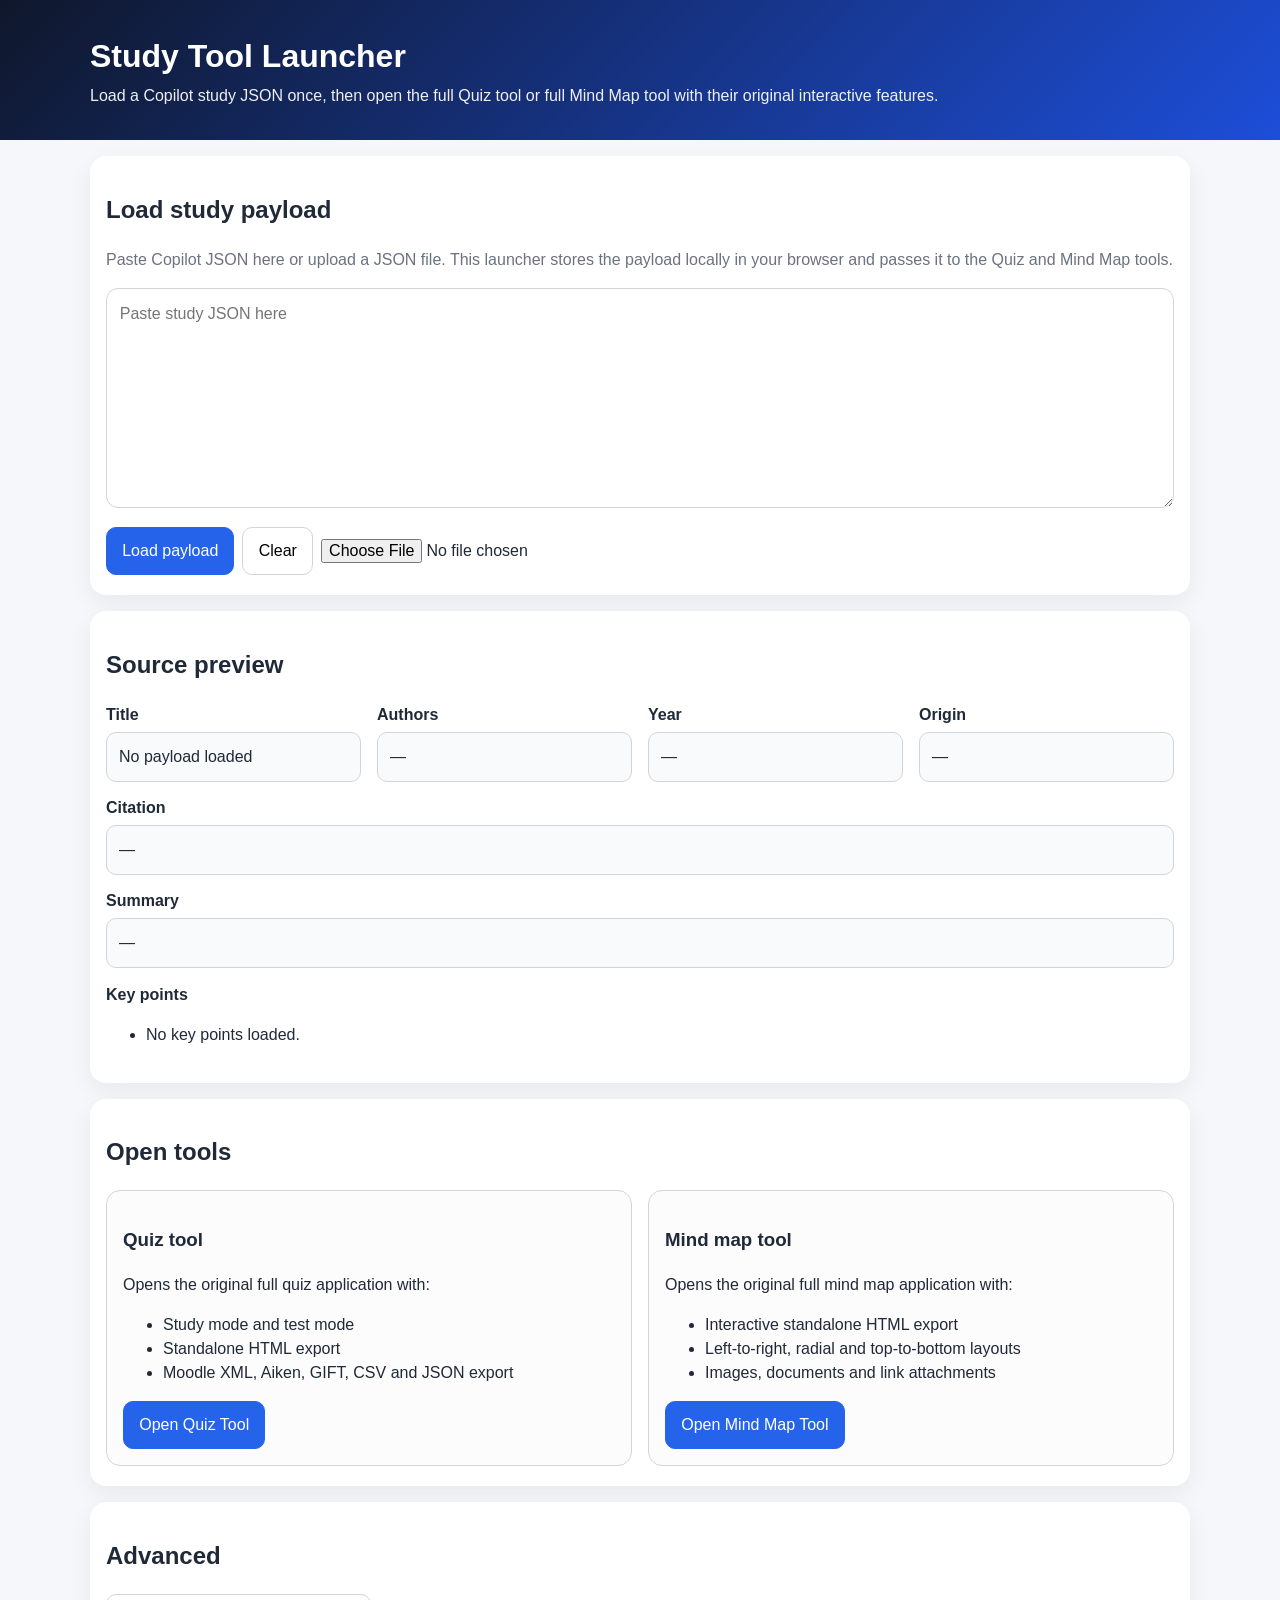
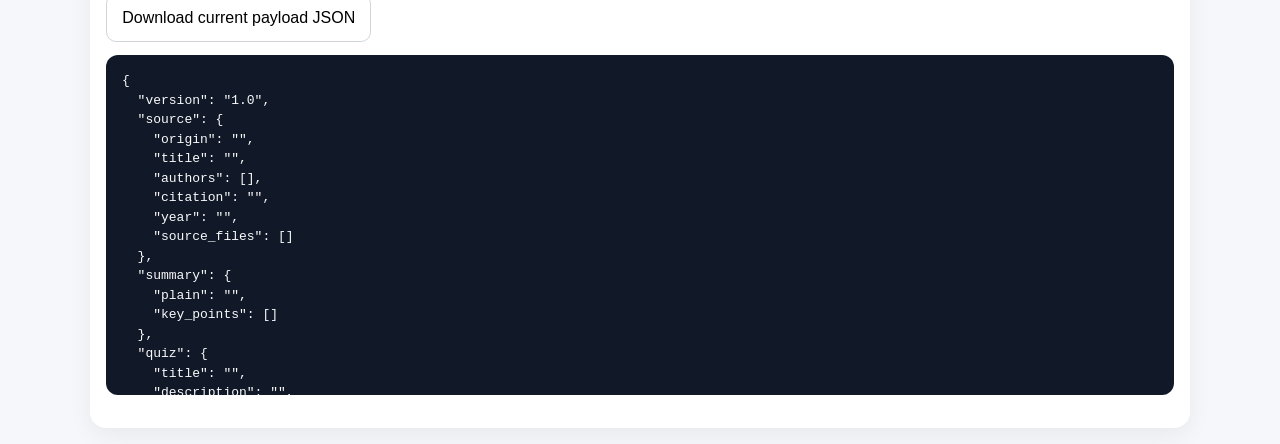
==== index.html @ a6ea303e "Add files via upload" ====
<!DOCTYPE html>
<html lang="en">
<head>
  <meta charset="UTF-8" />
  <meta name="viewport" content="width=device-width, initial-scale=1.0" />
  <title>Study Tool Launcher</title>
  <link rel="stylesheet" href="styles.css" />
</head>
<body>
<header class="hero">
  <div class="wrap">
    <h1>Study Tool Launcher</h1>
    <p>Load a Copilot study JSON once, then open the full Quiz tool or full Mind Map tool with their original interactive features.</p>
  </div>
</header>

<main class="wrap">
  <section class="panel">
    <h2>Load study payload</h2>
    <p class="muted">Paste Copilot JSON here or upload a JSON file. This launcher stores the payload locally in your browser and passes it to the Quiz and Mind Map tools.</p>
    <textarea id="payloadInput" placeholder='Paste study JSON here'></textarea>
    <div class="row">
      <button id="loadBtn" class="primary">Load payload</button>
      <button id="clearBtn">Clear</button>
      <input type="file" id="fileInput" accept=".json,application/json" />
    </div>
    <div id="status" class="status"></div>
  </section>

  <section class="panel">
    <h2>Source preview</h2>
    <div class="grid">
      <div><div class="label">Title</div><div id="title" class="value">No payload loaded</div></div>
      <div><div class="label">Authors</div><div id="authors" class="value">—</div></div>
      <div><div class="label">Year</div><div id="year" class="value">—</div></div>
      <div><div class="label">Origin</div><div id="origin" class="value">—</div></div>
    </div>
    <div class="stack">
      <div><div class="label">Citation</div><div id="citation" class="value">—</div></div>
      <div><div class="label">Summary</div><div id="summary" class="value">—</div></div>
      <div><div class="label">Key points</div><ul id="keyPoints"></ul></div>
    </div>
  </section>

  <section class="panel">
    <h2>Open tools</h2>
    <div class="cards">
      <article class="card">
        <h3>Quiz tool</h3>
        <p>Opens the original full quiz application with:</p>
        <ul>
          <li>Study mode and test mode</li>
          <li>Standalone HTML export</li>
          <li>Moodle XML, Aiken, GIFT, CSV and JSON export</li>
        </ul>
        <button id="openQuiz" class="primary">Open Quiz Tool</button>
      </article>

      <article class="card">
        <h3>Mind map tool</h3>
        <p>Opens the original full mind map application with:</p>
        <ul>
          <li>Interactive standalone HTML export</li>
          <li>Left-to-right, radial and top-to-bottom layouts</li>
          <li>Images, documents and link attachments</li>
        </ul>
        <button id="openMind" class="primary">Open Mind Map Tool</button>
      </article>
    </div>
  </section>

  <section class="panel">
    <h2>Advanced</h2>
    <div class="row">
      <button id="downloadPayload">Download current payload JSON</button>
    </div>
    <pre id="preview"></pre>
  </section>
</main>

<script src="app.js"></script>
</body>
</html>
---- styles.css ----
:root{--bg:#f5f7fb;--panel:#fff;--text:#1f2937;--muted:#6b7280;--line:#d1d5db;--accent:#2563eb;--accent2:#1d4ed8}
*{box-sizing:border-box} body{margin:0;font-family:Arial,Helvetica,sans-serif;background:var(--bg);color:var(--text);line-height:1.5}
.wrap{width:min(1100px,calc(100% - 2rem));margin:0 auto}
.hero{background:linear-gradient(135deg,#0f172a,#1d4ed8);color:#fff;padding:2rem 0;margin-bottom:1rem}
.hero h1{margin:0 0 .25rem}.hero p{margin:0;opacity:.93}
.panel{background:var(--panel);padding:1rem 1rem 1.25rem;border-radius:16px;box-shadow:0 8px 24px rgba(0,0,0,.06);margin-bottom:1rem}
textarea{width:100%;min-height:220px;padding:.8rem;border:1px solid var(--line);border-radius:12px;font:inherit;resize:vertical}
button,input[type=file]{font:inherit}
button{padding:.7rem .95rem;border:1px solid var(--line);border-radius:10px;background:#fff;cursor:pointer}
button.primary{background:var(--accent);border-color:var(--accent);color:#fff}
button.primary:hover{background:var(--accent2)}
.row{display:flex;gap:.5rem;flex-wrap:wrap;margin-top:.75rem;align-items:center}
.status{display:none;margin-top:.75rem;padding:.75rem;border-radius:10px}
.status.show{display:block}.status.ok{background:#ecfdf5;color:#065f46;border:1px solid #a7f3d0}.status.err{background:#fef2f2;color:#991b1b;border:1px solid #fecaca}
.grid{display:grid;grid-template-columns:repeat(auto-fit,minmax(220px,1fr));gap:1rem}
.label{font-weight:700;margin-bottom:.3rem}.value{background:#f9fafb;border:1px solid var(--line);border-radius:10px;padding:.75rem;white-space:pre-wrap}
.stack>div{margin-top:.9rem}
.cards{display:grid;grid-template-columns:repeat(auto-fit,minmax(280px,1fr));gap:1rem}
.card{border:1px solid var(--line);border-radius:14px;padding:1rem;background:#fcfcfd}
pre{background:#111827;color:#f9fafb;padding:1rem;border-radius:12px;max-height:340px;overflow:auto}
.muted{color:var(--muted)}
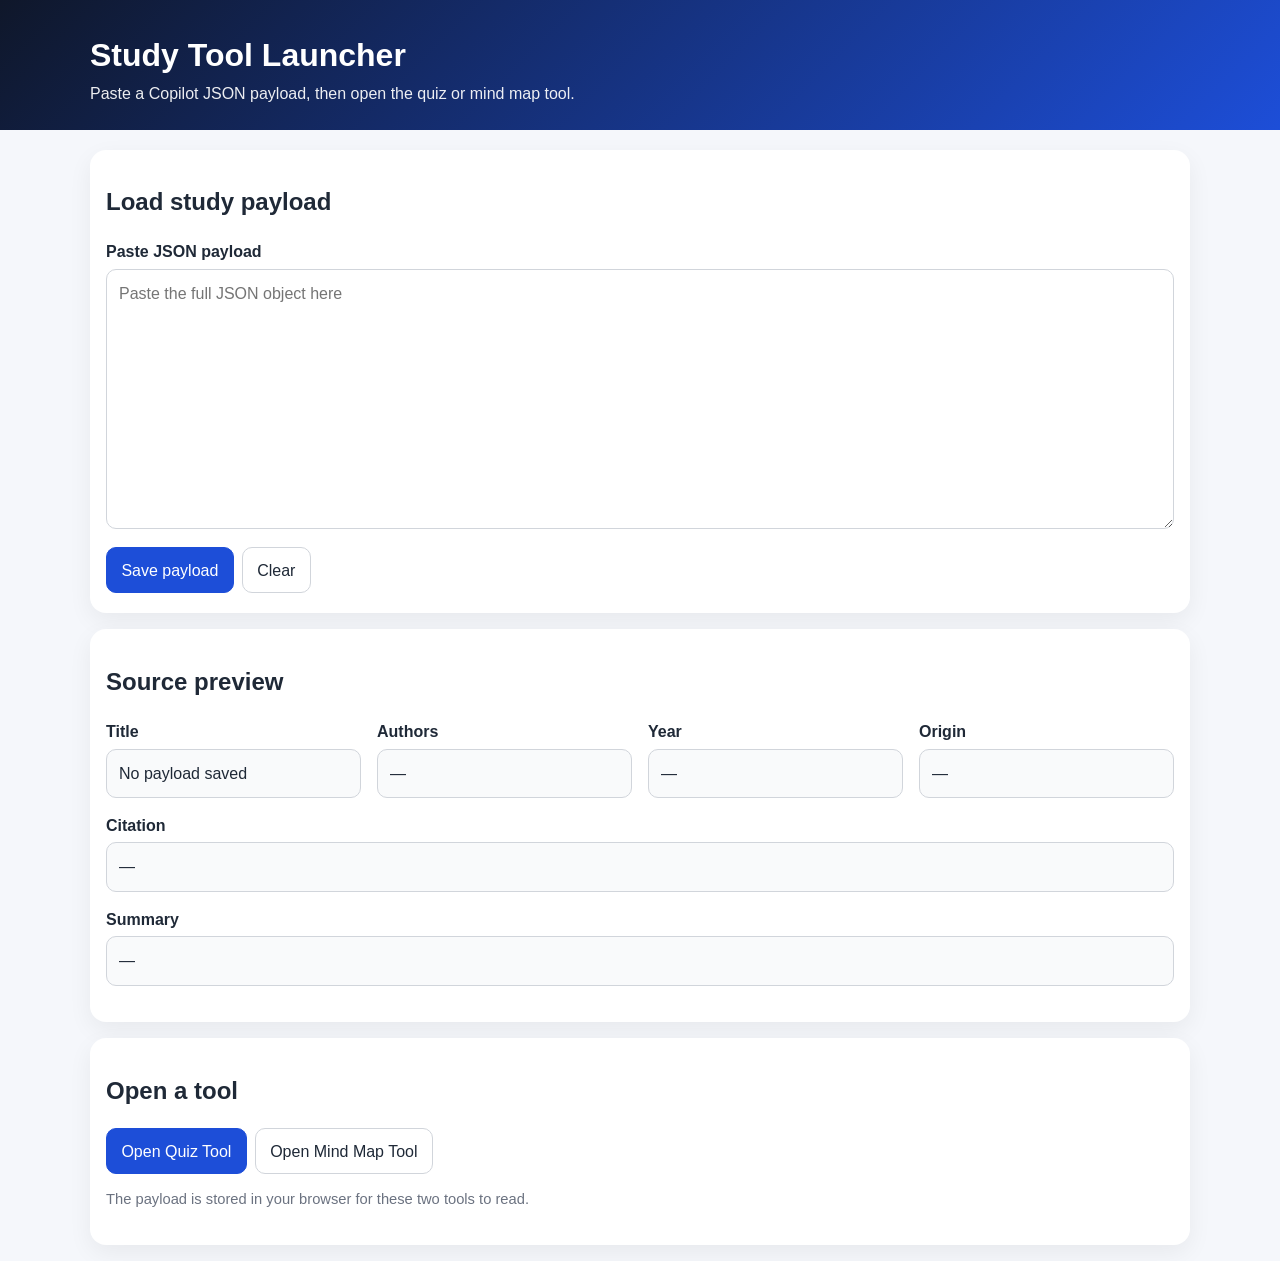
==== commit b02ea1fb: "Add files via upload" ====
--- a/index.html
+++ b/index.html
@@ -1,83 +1 @@
-<!DOCTYPE html>
-<html lang="en">
-<head>
-  <meta charset="UTF-8" />
-  <meta name="viewport" content="width=device-width, initial-scale=1.0" />
-  <title>Study Tool Launcher</title>
-  <link rel="stylesheet" href="styles.css" />
-</head>
-<body>
-<header class="hero">
-  <div class="wrap">
-    <h1>Study Tool Launcher</h1>
-    <p>Load a Copilot study JSON once, then open the full Quiz tool or full Mind Map tool with their original interactive features.</p>
-  </div>
-</header>
-
-<main class="wrap">
-  <section class="panel">
-    <h2>Load study payload</h2>
-    <p class="muted">Paste Copilot JSON here or upload a JSON file. This launcher stores the payload locally in your browser and passes it to the Quiz and Mind Map tools.</p>
-    <textarea id="payloadInput" placeholder='Paste study JSON here'></textarea>
-    <div class="row">
-      <button id="loadBtn" class="primary">Load payload</button>
-      <button id="clearBtn">Clear</button>
-      <input type="file" id="fileInput" accept=".json,application/json" />
-    </div>
-    <div id="status" class="status"></div>
-  </section>
-
-  <section class="panel">
-    <h2>Source preview</h2>
-    <div class="grid">
-      <div><div class="label">Title</div><div id="title" class="value">No payload loaded</div></div>
-      <div><div class="label">Authors</div><div id="authors" class="value">—</div></div>
-      <div><div class="label">Year</div><div id="year" class="value">—</div></div>
-      <div><div class="label">Origin</div><div id="origin" class="value">—</div></div>
-    </div>
-    <div class="stack">
-      <div><div class="label">Citation</div><div id="citation" class="value">—</div></div>
-      <div><div class="label">Summary</div><div id="summary" class="value">—</div></div>
-      <div><div class="label">Key points</div><ul id="keyPoints"></ul></div>
-    </div>
-  </section>
-
-  <section class="panel">
-    <h2>Open tools</h2>
-    <div class="cards">
-      <article class="card">
-        <h3>Quiz tool</h3>
-        <p>Opens the original full quiz application with:</p>
-        <ul>
-          <li>Study mode and test mode</li>
-          <li>Standalone HTML export</li>
-          <li>Moodle XML, Aiken, GIFT, CSV and JSON export</li>
-        </ul>
-        <button id="openQuiz" class="primary">Open Quiz Tool</button>
-      </article>
-
-      <article class="card">
-        <h3>Mind map tool</h3>
-        <p>Opens the original full mind map application with:</p>
-        <ul>
-          <li>Interactive standalone HTML export</li>
-          <li>Left-to-right, radial and top-to-bottom layouts</li>
-          <li>Images, documents and link attachments</li>
-        </ul>
-        <button id="openMind" class="primary">Open Mind Map Tool</button>
-      </article>
-    </div>
-  </section>
-
-  <section class="panel">
-    <h2>Advanced</h2>
-    <div class="row">
-      <button id="downloadPayload">Download current payload JSON</button>
-    </div>
-    <pre id="preview"></pre>
-  </section>
-</main>
-
-<script src="app.js"></script>
-</body>
-</html>
+<!DOCTYPE html><html lang="en"><head><meta charset="UTF-8"><meta name="viewport" content="width=device-width, initial-scale=1.0"><title>Study Tool Launcher</title><link rel="stylesheet" href="styles.css"></head><body><header class="site-header"><div class="wrap"><h1>Study Tool Launcher</h1><p class="subtitle">Paste a Copilot JSON payload, then open the quiz or mind map tool.</p></div></header><main class="wrap"><section class="panel"><h2>Load study payload</h2><label class="label" for="payloadInput">Paste JSON payload</label><textarea id="payloadInput" placeholder='Paste the full JSON object here'></textarea><div class="button-row"><button id="saveBtn" class="primary">Save payload</button><button id="clearBtn">Clear</button></div><div id="statusMessage" class="status"></div></section><section class="panel"><h2>Source preview</h2><div class="meta-grid"><div><div class="meta-label">Title</div><div id="sourceTitle" class="meta-value">No payload saved</div></div><div><div class="meta-label">Authors</div><div id="sourceAuthors" class="meta-value">—</div></div><div><div class="meta-label">Year</div><div id="sourceYear" class="meta-value">—</div></div><div><div class="meta-label">Origin</div><div id="sourceOrigin" class="meta-value">—</div></div></div><div class="meta-block"><div class="meta-label">Citation</div><div id="sourceCitation" class="meta-value">—</div></div><div class="meta-block"><div class="meta-label">Summary</div><div id="sourceSummary" class="meta-value">—</div></div></section><section class="panel"><h2>Open a tool</h2><div class="button-row"><a class="buttonlike primary" href="quiz-tool.html">Open Quiz Tool</a><a class="buttonlike" href="mindmap-tool.html">Open Mind Map Tool</a></div><p class="small-note">The payload is stored in your browser for these two tools to read.</p></section></main><script src="app.js"></script></body></html>
--- a/styles.css
+++ b/styles.css
@@ -1,22 +1 @@
-
-:root{--bg:#f5f7fb;--panel:#fff;--text:#1f2937;--muted:#6b7280;--line:#d1d5db;--accent:#2563eb;--accent2:#1d4ed8}
-*{box-sizing:border-box} body{margin:0;font-family:Arial,Helvetica,sans-serif;background:var(--bg);color:var(--text);line-height:1.5}
-.wrap{width:min(1100px,calc(100% - 2rem));margin:0 auto}
-.hero{background:linear-gradient(135deg,#0f172a,#1d4ed8);color:#fff;padding:2rem 0;margin-bottom:1rem}
-.hero h1{margin:0 0 .25rem}.hero p{margin:0;opacity:.93}
-.panel{background:var(--panel);padding:1rem 1rem 1.25rem;border-radius:16px;box-shadow:0 8px 24px rgba(0,0,0,.06);margin-bottom:1rem}
-textarea{width:100%;min-height:220px;padding:.8rem;border:1px solid var(--line);border-radius:12px;font:inherit;resize:vertical}
-button,input[type=file]{font:inherit}
-button{padding:.7rem .95rem;border:1px solid var(--line);border-radius:10px;background:#fff;cursor:pointer}
-button.primary{background:var(--accent);border-color:var(--accent);color:#fff}
-button.primary:hover{background:var(--accent2)}
-.row{display:flex;gap:.5rem;flex-wrap:wrap;margin-top:.75rem;align-items:center}
-.status{display:none;margin-top:.75rem;padding:.75rem;border-radius:10px}
-.status.show{display:block}.status.ok{background:#ecfdf5;color:#065f46;border:1px solid #a7f3d0}.status.err{background:#fef2f2;color:#991b1b;border:1px solid #fecaca}
-.grid{display:grid;grid-template-columns:repeat(auto-fit,minmax(220px,1fr));gap:1rem}
-.label{font-weight:700;margin-bottom:.3rem}.value{background:#f9fafb;border:1px solid var(--line);border-radius:10px;padding:.75rem;white-space:pre-wrap}
-.stack>div{margin-top:.9rem}
-.cards{display:grid;grid-template-columns:repeat(auto-fit,minmax(280px,1fr));gap:1rem}
-.card{border:1px solid var(--line);border-radius:14px;padding:1rem;background:#fcfcfd}
-pre{background:#111827;color:#f9fafb;padding:1rem;border-radius:12px;max-height:340px;overflow:auto}
-.muted{color:var(--muted)}
+:root{--bg:#f5f7fb;--panel:#fff;--text:#1f2937;--muted:#6b7280;--line:#d1d5db;--accent:#1d4ed8;--accent-hover:#1e40af;--success:#065f46;--danger:#b91c1c;--shadow:0 8px 24px rgba(0,0,0,.06);--radius:16px}*{box-sizing:border-box}body{margin:0;font-family:Arial,Helvetica,sans-serif;color:var(--text);background:var(--bg);line-height:1.45}.wrap{width:min(1100px,calc(100% - 2rem));margin:0 auto}.site-header{background:linear-gradient(135deg,#0f172a,#1d4ed8);color:#fff;padding:2rem 0 1.5rem;margin-bottom:1.25rem}.site-header h1{margin:0 0 .25rem;font-size:2rem}.subtitle{margin:0;opacity:.92}.panel{background:var(--panel);border-radius:var(--radius);box-shadow:var(--shadow);padding:1rem 1rem 1.25rem;margin-bottom:1rem}.label,.meta-label{font-weight:700;margin-bottom:.35rem;display:block}.meta-grid{display:grid;grid-template-columns:repeat(auto-fit,minmax(220px,1fr));gap:1rem;margin-bottom:1rem}.meta-block{margin-bottom:1rem}.meta-value{background:#f9fafb;border:1px solid var(--line);border-radius:10px;padding:.75rem;min-height:44px;white-space:pre-wrap}textarea,input[type=text]{width:100%;padding:.75rem;border:1px solid var(--line);border-radius:10px;font:inherit;background:#fff}textarea{min-height:260px;resize:vertical}button,.buttonlike{border:1px solid var(--line);background:#fff;color:var(--text);border-radius:10px;padding:.65rem .9rem;font:inherit;cursor:pointer;text-decoration:none;display:inline-block}button:hover,.buttonlike:hover{background:#f3f4f6}.primary{background:var(--accent);border-color:var(--accent);color:#fff}.primary:hover{background:var(--accent-hover);border-color:var(--accent-hover)}.button-row{display:flex;gap:.5rem;flex-wrap:wrap;margin-top:.75rem}.status{margin-top:1rem;padding:.75rem;border-radius:10px;display:none}.status.show{display:block}.status.success{background:#ecfdf5;color:var(--success);border:1px solid #a7f3d0}.status.error{background:#fef2f2;color:var(--danger);border:1px solid #fecaca}.small-note{color:var(--muted);font-size:.92rem}
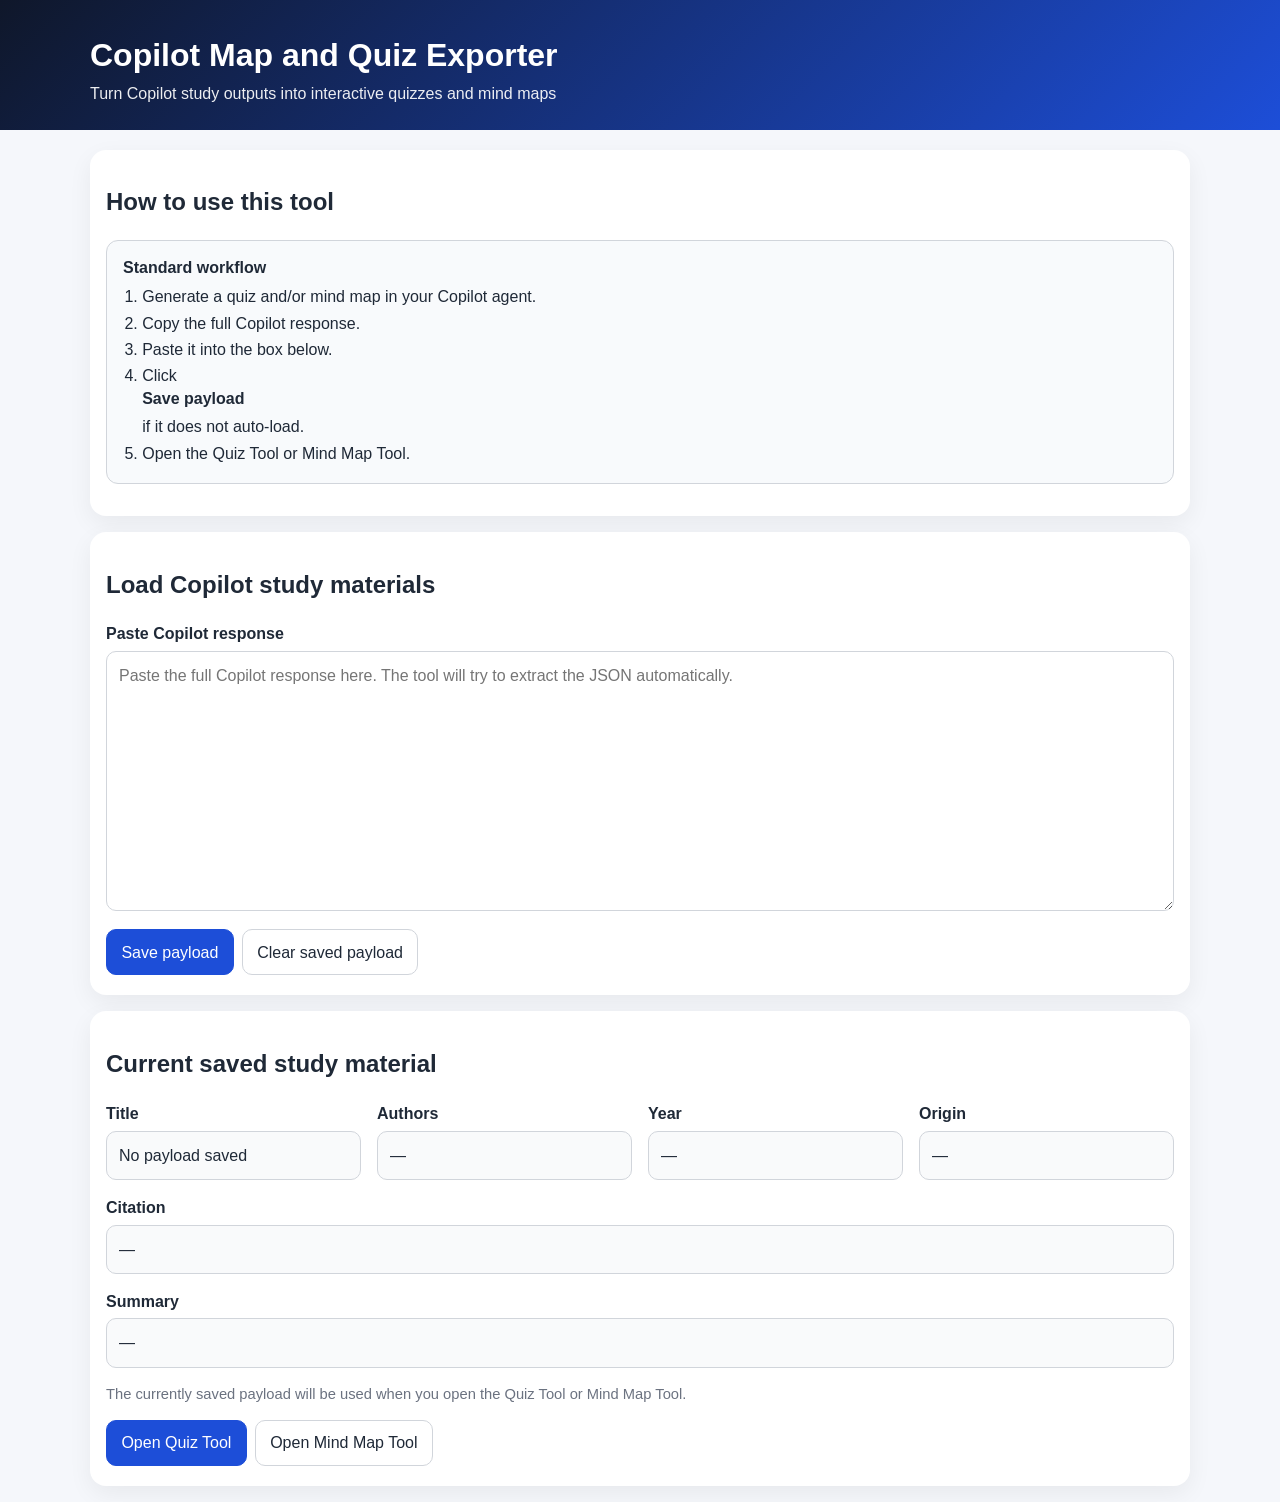
==== commit 3cd32788: "Revise index.html for Copilot Map and Quiz Exporter Updated the HTML structure and content for the s" ====
--- a/index.html
+++ b/index.html
@@ -1 +1,106 @@
-<!DOCTYPE html><html lang="en"><head><meta charset="UTF-8"><meta name="viewport" content="width=device-width, initial-scale=1.0"><title>Study Tool Launcher</title><link rel="stylesheet" href="styles.css"></head><body><header class="site-header"><div class="wrap"><h1>Study Tool Launcher</h1><p class="subtitle">Paste a Copilot JSON payload, then open the quiz or mind map tool.</p></div></header><main class="wrap"><section class="panel"><h2>Load study payload</h2><label class="label" for="payloadInput">Paste JSON payload</label><textarea id="payloadInput" placeholder='Paste the full JSON object here'></textarea><div class="button-row"><button id="saveBtn" class="primary">Save payload</button><button id="clearBtn">Clear</button></div><div id="statusMessage" class="status"></div></section><section class="panel"><h2>Source preview</h2><div class="meta-grid"><div><div class="meta-label">Title</div><div id="sourceTitle" class="meta-value">No payload saved</div></div><div><div class="meta-label">Authors</div><div id="sourceAuthors" class="meta-value">—</div></div><div><div class="meta-label">Year</div><div id="sourceYear" class="meta-value">—</div></div><div><div class="meta-label">Origin</div><div id="sourceOrigin" class="meta-value">—</div></div></div><div class="meta-block"><div class="meta-label">Citation</div><div id="sourceCitation" class="meta-value">—</div></div><div class="meta-block"><div class="meta-label">Summary</div><div id="sourceSummary" class="meta-value">—</div></div></section><section class="panel"><h2>Open a tool</h2><div class="button-row"><a class="buttonlike primary" href="quiz-tool.html">Open Quiz Tool</a><a class="buttonlike" href="mindmap-tool.html">Open Mind Map Tool</a></div><p class="small-note">The payload is stored in your browser for these two tools to read.</p></section></main><script src="app.js"></script></body></html>+<!DOCTYPE html>
+<html lang="en">
+<head>
+  <meta charset="UTF-8" />
+  <meta name="viewport" content="width=device-width, initial-scale=1.0" />
+  <title>Copilot Map and Quiz Exporter</title>
+  <link rel="stylesheet" href="styles.css" />
+</head>
+<body>
+  <header class="site-header">
+    <div class="wrap">
+      <h1>Copilot Map and Quiz Exporter</h1>
+      <p class="subtitle">Turn Copilot study outputs into interactive quizzes and mind maps</p>
+    </div>
+  </header>
+
+  <main class="wrap">
+    <section class="panel">
+      <h2>How to use this tool</h2>
+      <div class="help-box">
+        <strong>Standard workflow</strong>
+        <ol>
+          <li>Generate a quiz and/or mind map in your Copilot agent.</li>
+          <li>Copy the full Copilot response.</li>
+          <li>Paste it into the box below.</li>
+          <li>Click <strong>Save payload</strong> if it does not auto-load.</li>
+          <li>Open the Quiz Tool or Mind Map Tool.</li>
+        </ol>
+      </div>
+    </section>
+
+    <section class="panel" id="pasteHelpPanel" style="display:none;">
+      <div class="help-box">
+        <strong>Quick steps</strong>
+        <ol>
+          <li>Copy the full Copilot response.</li>
+          <li>Paste it into the box below.</li>
+          <li>The tool will try to extract the JSON automatically.</li>
+          <li>Open the Quiz Tool or Mind Map Tool.</li>
+        </ol>
+      </div>
+    </section>
+
+    <section class="panel">
+      <h2>Load Copilot study materials</h2>
+
+      <label for="payloadInput" class="label">Paste Copilot response</label>
+      <textarea
+        id="payloadInput"
+        placeholder="Paste the full Copilot response here. The tool will try to extract the JSON automatically."
+      ></textarea>
+
+      <div class="button-row">
+        <button id="saveBtn" class="primary">Save payload</button>
+        <button id="clearBtn">Clear saved payload</button>
+      </div>
+
+      <div id="statusMessage" class="status"></div>
+    </section>
+
+    <section class="panel">
+      <h2>Current saved study material</h2>
+
+      <div class="meta-grid">
+        <div>
+          <div class="meta-label">Title</div>
+          <div id="sourceTitle" class="meta-value">No payload saved</div>
+        </div>
+        <div>
+          <div class="meta-label">Authors</div>
+          <div id="sourceAuthors" class="meta-value">—</div>
+        </div>
+        <div>
+          <div class="meta-label">Year</div>
+          <div id="sourceYear" class="meta-value">—</div>
+        </div>
+        <div>
+          <div class="meta-label">Origin</div>
+          <div id="sourceOrigin" class="meta-value">—</div>
+        </div>
+      </div>
+
+      <div class="meta-block">
+        <div class="meta-label">Citation</div>
+        <div id="sourceCitation" class="meta-value">—</div>
+      </div>
+
+      <div class="meta-block">
+        <div class="meta-label">Summary</div>
+        <div id="sourceSummary" class="meta-value">—</div>
+      </div>
+
+      <p class="small-note">
+        The currently saved payload will be used when you open the Quiz Tool or Mind Map Tool.
+      </p>
+
+      <div class="button-row">
+        <a href="quiz-tool.html" class="buttonlike primary">Open Quiz Tool</a>
+        <a href="mindmap-tool.html" class="buttonlike">Open Mind Map Tool</a>
+      </div>
+    </section>
+  </main>
+
+  <script src="app.js"></script>
+</body>
+</html>
--- a/styles.css
+++ b/styles.css
@@ -1 +1,30 @@
-:root{--bg:#f5f7fb;--panel:#fff;--text:#1f2937;--muted:#6b7280;--line:#d1d5db;--accent:#1d4ed8;--accent-hover:#1e40af;--success:#065f46;--danger:#b91c1c;--shadow:0 8px 24px rgba(0,0,0,.06);--radius:16px}*{box-sizing:border-box}body{margin:0;font-family:Arial,Helvetica,sans-serif;color:var(--text);background:var(--bg);line-height:1.45}.wrap{width:min(1100px,calc(100% - 2rem));margin:0 auto}.site-header{background:linear-gradient(135deg,#0f172a,#1d4ed8);color:#fff;padding:2rem 0 1.5rem;margin-bottom:1.25rem}.site-header h1{margin:0 0 .25rem;font-size:2rem}.subtitle{margin:0;opacity:.92}.panel{background:var(--panel);border-radius:var(--radius);box-shadow:var(--shadow);padding:1rem 1rem 1.25rem;margin-bottom:1rem}.label,.meta-label{font-weight:700;margin-bottom:.35rem;display:block}.meta-grid{display:grid;grid-template-columns:repeat(auto-fit,minmax(220px,1fr));gap:1rem;margin-bottom:1rem}.meta-block{margin-bottom:1rem}.meta-value{background:#f9fafb;border:1px solid var(--line);border-radius:10px;padding:.75rem;min-height:44px;white-space:pre-wrap}textarea,input[type=text]{width:100%;padding:.75rem;border:1px solid var(--line);border-radius:10px;font:inherit;background:#fff}textarea{min-height:260px;resize:vertical}button,.buttonlike{border:1px solid var(--line);background:#fff;color:var(--text);border-radius:10px;padding:.65rem .9rem;font:inherit;cursor:pointer;text-decoration:none;display:inline-block}button:hover,.buttonlike:hover{background:#f3f4f6}.primary{background:var(--accent);border-color:var(--accent);color:#fff}.primary:hover{background:var(--accent-hover);border-color:var(--accent-hover)}.button-row{display:flex;gap:.5rem;flex-wrap:wrap;margin-top:.75rem}.status{margin-top:1rem;padding:.75rem;border-radius:10px;display:none}.status.show{display:block}.status.success{background:#ecfdf5;color:var(--success);border:1px solid #a7f3d0}.status.error{background:#fef2f2;color:var(--danger);border:1px solid #fecaca}.small-note{color:var(--muted);font-size:.92rem}+:root{--bg:#f5f7fb;--panel:#fff;--text:#1f2937;--muted:#6b7280;--line:#d1d5db;--accent:#1d4ed8;--accent-hover:#1e40af;--success:#065f46;--danger:#b91c1c;--shadow:0 8px 24px rgba(0,0,0,.06);--radius:16px}*{box-sizing:border-box}body{margin:0;font-family:Arial,Helvetica,sans-serif;color:var(--text);background:var(--bg);line-height:1.45}.wrap{width:min(1100px,calc(100% - 2rem));margin:0 auto}.site-header{background:linear-gradient(135deg,#0f172a,#1d4ed8);color:#fff;padding:2rem 0 1.5rem;margin-bottom:1.25rem}.site-header h1{margin:0 0 .25rem;font-size:2rem}.subtitle{margin:0;opacity:.92}.panel{background:var(--panel);border-radius:var(--radius);box-shadow:var(--shadow);padding:1rem 1rem 1.25rem;margin-bottom:1rem}.label,.meta-label{font-weight:700;margin-bottom:.35rem;display:block}.meta-grid{display:grid;grid-template-columns:repeat(auto-fit,minmax(220px,1fr));gap:1rem;margin-bottom:1rem}.meta-block{margin-bottom:1rem}.meta-value{background:#f9fafb;border:1px solid var(--line);border-radius:10px;padding:.75rem;min-height:44px;white-space:pre-wrap}textarea,input[type=text]{width:100%;padding:.75rem;border:1px solid var(--line);border-radius:10px;font:inherit;background:#fff}textarea{min-height:260px;resize:vertical}button,.buttonlike{border:1px solid var(--line);background:#fff;color:var(--text);border-radius:10px;padding:.65rem .9rem;font:inherit;cursor:pointer;text-decoration:none;display:inline-block}button:hover,.buttonlike:hover{background:#f3f4f6}.primary{background:var(--accent);border-color:var(--accent);color:#fff}.primary:hover{background:var(--accent-hover);border-color:var(--accent-hover)}.button-row{display:flex;gap:.5rem;flex-wrap:wrap;margin-top:.75rem}.status{margin-top:1rem;padding:.75rem;border-radius:10px;display:none}.status.show{display:block}.status.success{background:#ecfdf5;color:var(--success);border:1px solid #a7f3d0}.status.error{background:#fef2f2;color:var(--danger);border:1px solid #fecaca}.small-note{color:var(--muted);font-size:.92rem}
+/* Highlight paste box when arriving from Copilot link */
+.paste-highlight{
+  outline:3px solid #2563eb;
+  box-shadow:0 0 0 6px rgba(37,99,235,0.15);
+  transition:box-shadow .2s ease, outline .2s ease;
+}
+
+/* Help box styling for quick instructions */
+.help-box{
+  background:#f8fafc;
+  border:1px solid var(--line);
+  border-radius:12px;
+  padding:.9rem 1rem;
+  margin-bottom:.75rem;
+}
+
+.help-box strong{
+  display:block;
+  margin-bottom:.3rem;
+}
+
+.help-box ol{
+  margin:.4rem 0 0 1.2rem;
+  padding:0;
+}
+
+.help-box li{
+  margin:.2rem 0;
+}
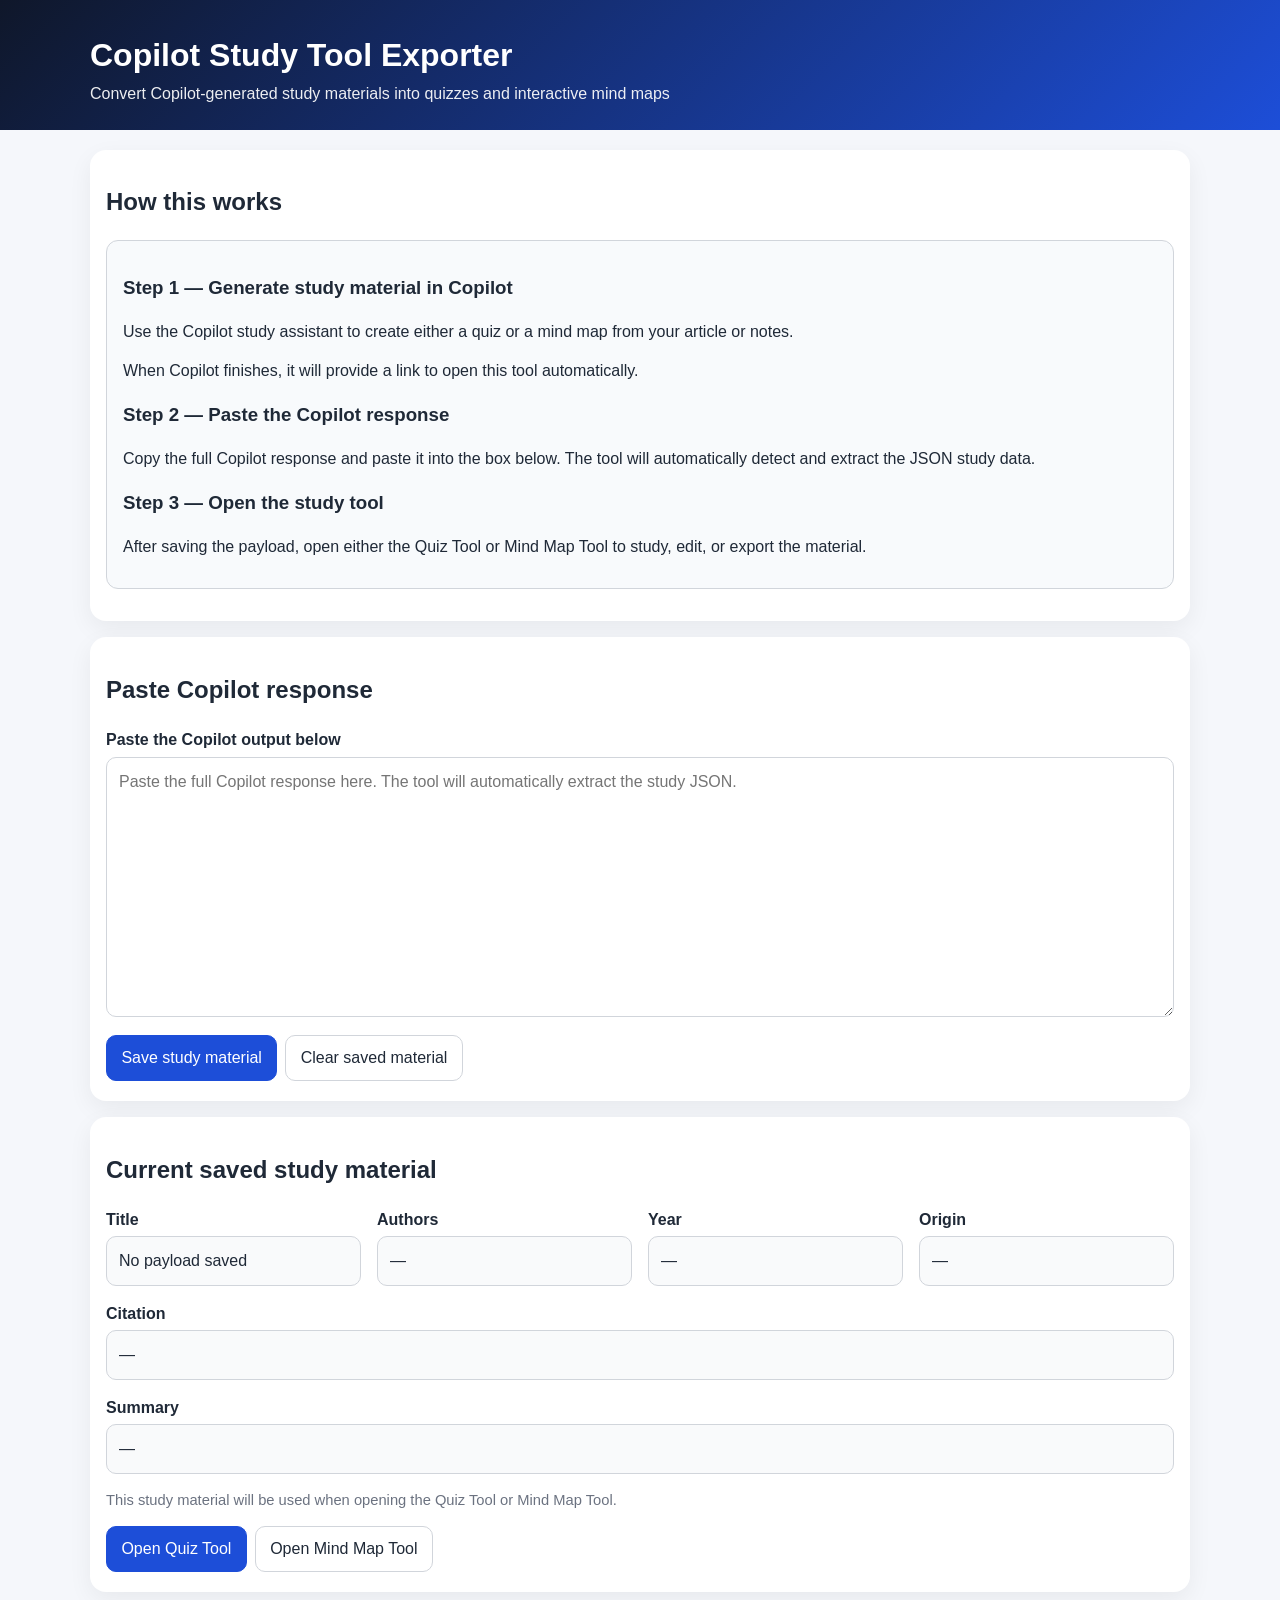
==== commit 98422aa3: "Update HTML structure and title for study tool" ====
--- a/index.html
+++ b/index.html
@@ -1,106 +1,157 @@
 <!DOCTYPE html>
 <html lang="en">
 <head>
-  <meta charset="UTF-8" />
-  <meta name="viewport" content="width=device-width, initial-scale=1.0" />
-  <title>Copilot Map and Quiz Exporter</title>
-  <link rel="stylesheet" href="styles.css" />
+<meta charset="UTF-8">
+<meta name="viewport" content="width=device-width, initial-scale=1.0">
+<title>Copilot Study Tool Exporter</title>
+<link rel="stylesheet" href="styles.css">
 </head>
+
 <body>
-  <header class="site-header">
-    <div class="wrap">
-      <h1>Copilot Map and Quiz Exporter</h1>
-      <p class="subtitle">Turn Copilot study outputs into interactive quizzes and mind maps</p>
-    </div>
-  </header>
 
-  <main class="wrap">
-    <section class="panel">
-      <h2>How to use this tool</h2>
-      <div class="help-box">
-        <strong>Standard workflow</strong>
-        <ol>
-          <li>Generate a quiz and/or mind map in your Copilot agent.</li>
-          <li>Copy the full Copilot response.</li>
-          <li>Paste it into the box below.</li>
-          <li>Click <strong>Save payload</strong> if it does not auto-load.</li>
-          <li>Open the Quiz Tool or Mind Map Tool.</li>
-        </ol>
-      </div>
-    </section>
+<header class="site-header">
+<div class="wrap">
+<h1>Copilot Study Tool Exporter</h1>
+<p class="subtitle">Convert Copilot-generated study materials into quizzes and interactive mind maps</p>
+</div>
+</header>
 
-    <section class="panel" id="pasteHelpPanel" style="display:none;">
-      <div class="help-box">
-        <strong>Quick steps</strong>
-        <ol>
-          <li>Copy the full Copilot response.</li>
-          <li>Paste it into the box below.</li>
-          <li>The tool will try to extract the JSON automatically.</li>
-          <li>Open the Quiz Tool or Mind Map Tool.</li>
-        </ol>
-      </div>
-    </section>
+<main class="wrap">
 
-    <section class="panel">
-      <h2>Load Copilot study materials</h2>
+<section class="panel">
+<h2>How this works</h2>
 
-      <label for="payloadInput" class="label">Paste Copilot response</label>
-      <textarea
-        id="payloadInput"
-        placeholder="Paste the full Copilot response here. The tool will try to extract the JSON automatically."
-      ></textarea>
+<div class="help-box">
 
-      <div class="button-row">
-        <button id="saveBtn" class="primary">Save payload</button>
-        <button id="clearBtn">Clear saved payload</button>
-      </div>
+<h3>Step 1 — Generate study material in Copilot</h3>
 
-      <div id="statusMessage" class="status"></div>
-    </section>
+<p>
+Use the Copilot study assistant to create either a quiz or a mind map from your article or notes.
+</p>
 
-    <section class="panel">
-      <h2>Current saved study material</h2>
+<p>
+When Copilot finishes, it will provide a link to open this tool automatically.
+</p>
 
-      <div class="meta-grid">
-        <div>
-          <div class="meta-label">Title</div>
-          <div id="sourceTitle" class="meta-value">No payload saved</div>
-        </div>
-        <div>
-          <div class="meta-label">Authors</div>
-          <div id="sourceAuthors" class="meta-value">—</div>
-        </div>
-        <div>
-          <div class="meta-label">Year</div>
-          <div id="sourceYear" class="meta-value">—</div>
-        </div>
-        <div>
-          <div class="meta-label">Origin</div>
-          <div id="sourceOrigin" class="meta-value">—</div>
-        </div>
-      </div>
+<h3>Step 2 — Paste the Copilot response</h3>
 
-      <div class="meta-block">
-        <div class="meta-label">Citation</div>
-        <div id="sourceCitation" class="meta-value">—</div>
-      </div>
+<p>
+Copy the full Copilot response and paste it into the box below.
+The tool will automatically detect and extract the JSON study data.
+</p>
 
-      <div class="meta-block">
-        <div class="meta-label">Summary</div>
-        <div id="sourceSummary" class="meta-value">—</div>
-      </div>
+<h3>Step 3 — Open the study tool</h3>
 
-      <p class="small-note">
-        The currently saved payload will be used when you open the Quiz Tool or Mind Map Tool.
-      </p>
+<p>
+After saving the payload, open either the Quiz Tool or Mind Map Tool to study, edit, or export the material.
+</p>
 
-      <div class="button-row">
-        <a href="quiz-tool.html" class="buttonlike primary">Open Quiz Tool</a>
-        <a href="mindmap-tool.html" class="buttonlike">Open Mind Map Tool</a>
-      </div>
-    </section>
-  </main>
+</div>
+</section>
 
-  <script src="app.js"></script>
+
+<section class="panel" id="pasteHelpPanel" style="display:none;">
+
+<div class="help-box">
+
+<h3>Quick paste mode</h3>
+
+<p>
+You opened this page from Copilot. Paste the Copilot response below and the tool will automatically load it.
+</p>
+
+</div>
+
+</section>
+
+
+<section class="panel">
+
+<h2>Paste Copilot response</h2>
+
+<label for="payloadInput" class="label">Paste the Copilot output below</label>
+
+<textarea
+id="payloadInput"
+placeholder="Paste the full Copilot response here. The tool will automatically extract the study JSON."
+></textarea>
+
+<div class="button-row">
+
+<button id="saveBtn" class="primary">Save study material</button>
+
+<button id="clearBtn">Clear saved material</button>
+
+</div>
+
+<div id="statusMessage" class="status"></div>
+
+</section>
+
+
+<section class="panel">
+
+<h2>Current saved study material</h2>
+
+<div class="meta-grid">
+
+<div>
+<div class="meta-label">Title</div>
+<div id="sourceTitle" class="meta-value">No study material loaded</div>
+</div>
+
+<div>
+<div class="meta-label">Authors</div>
+<div id="sourceAuthors" class="meta-value">—</div>
+</div>
+
+<div>
+<div class="meta-label">Year</div>
+<div id="sourceYear" class="meta-value">—</div>
+</div>
+
+<div>
+<div class="meta-label">Origin</div>
+<div id="sourceOrigin" class="meta-value">—</div>
+</div>
+
+</div>
+
+<div class="meta-block">
+
+<div class="meta-label">Citation</div>
+
+<div id="sourceCitation" class="meta-value">—</div>
+
+</div>
+
+<div class="meta-block">
+
+<div class="meta-label">Summary</div>
+
+<div id="sourceSummary" class="meta-value">—</div>
+
+</div>
+
+<p class="small-note">
+
+This study material will be used when opening the Quiz Tool or Mind Map Tool.
+
+</p>
+
+<div class="button-row">
+
+<a href="quiz-tool.html" class="buttonlike primary">Open Quiz Tool</a>
+
+<a href="mindmap-tool.html" class="buttonlike">Open Mind Map Tool</a>
+
+</div>
+
+</section>
+
+</main>
+
+<script src="app.js"></script>
+
 </body>
 </html>
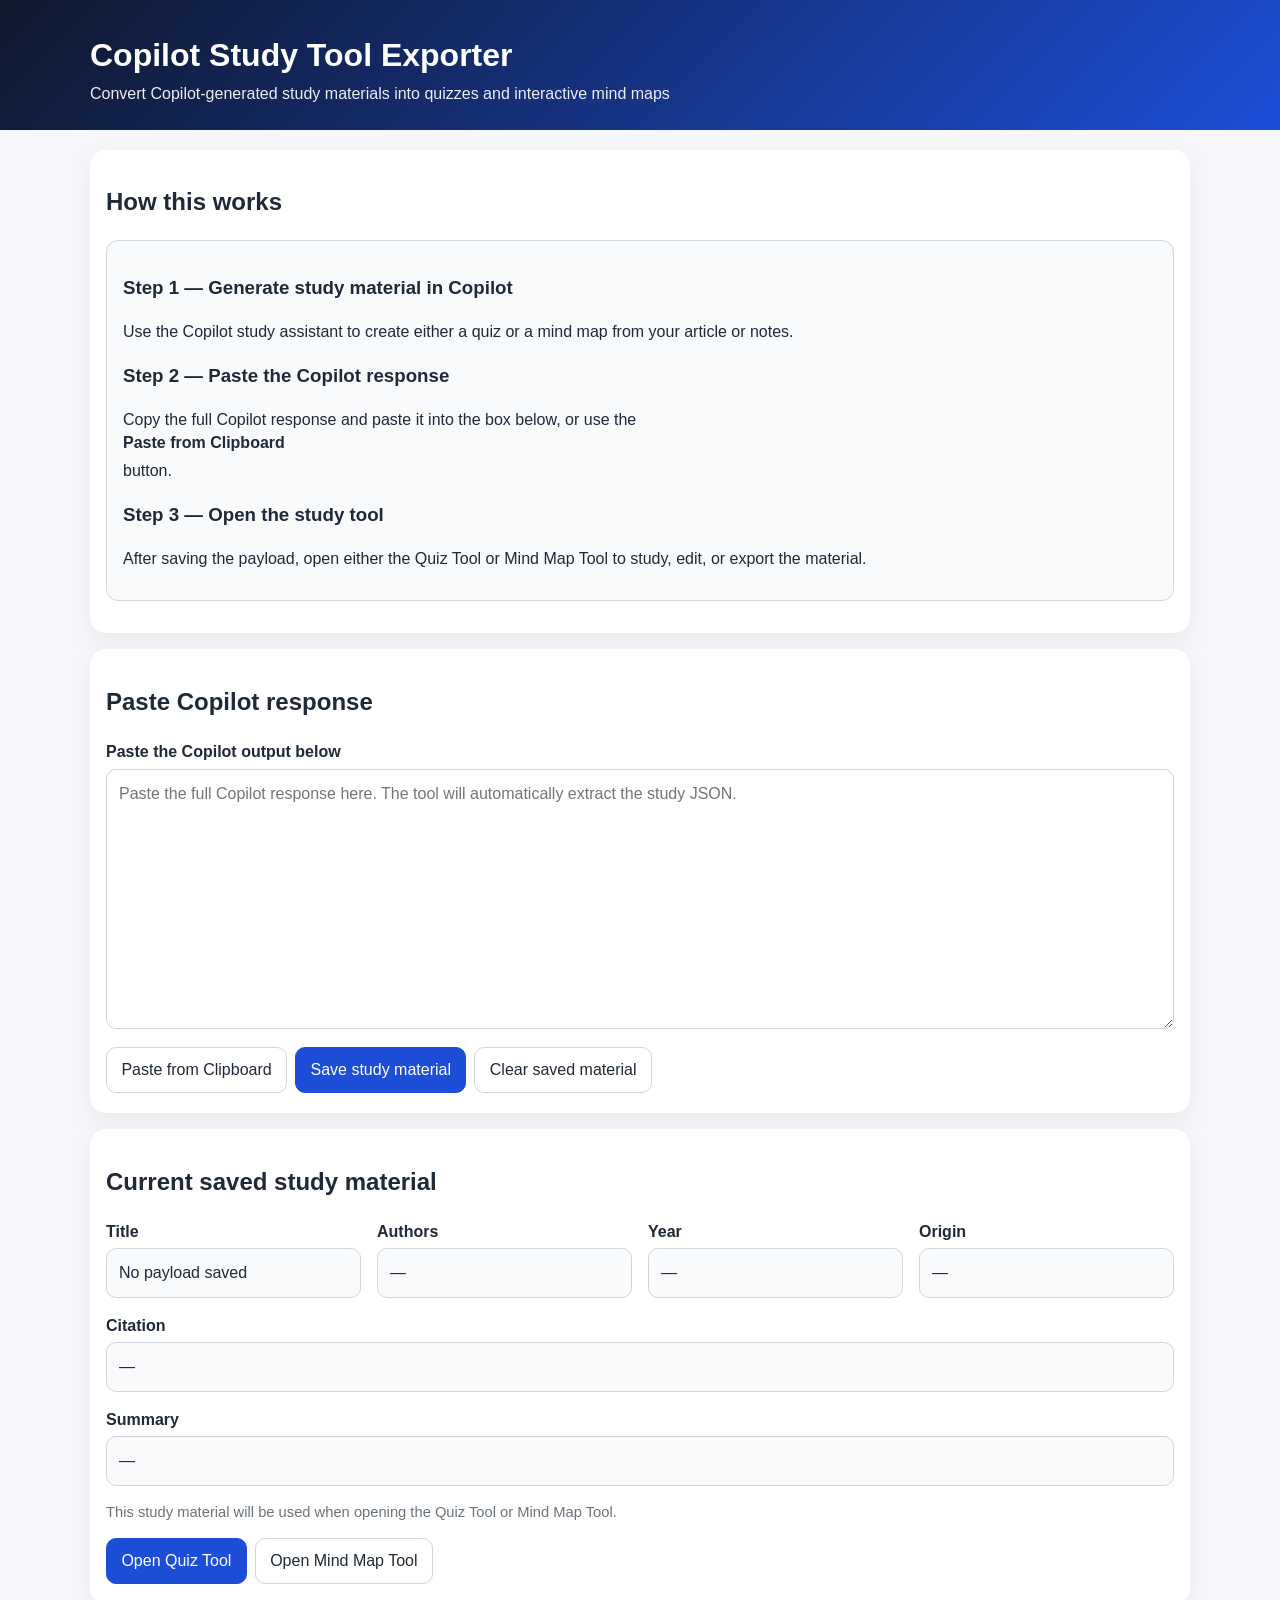
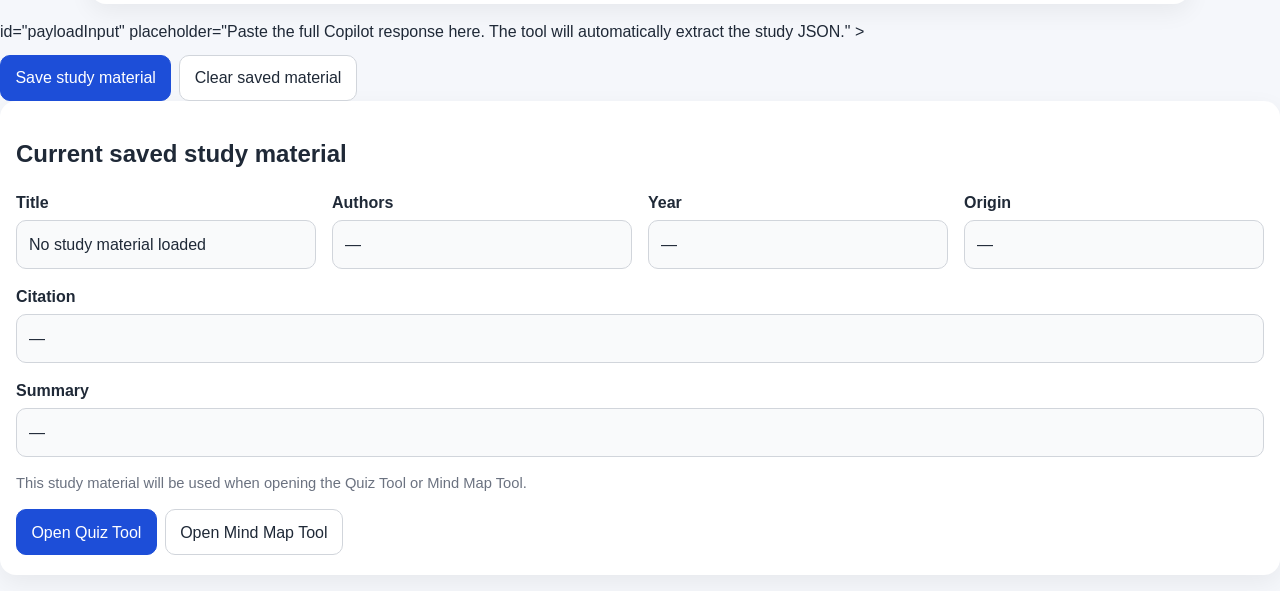
==== commit 585f5ca8: "Refactor index.html for improved structure Refactor HTML structure by removing duplicate elements an" ====
--- a/index.html
+++ b/index.html
@@ -1,78 +1,120 @@
 <!DOCTYPE html>
 <html lang="en">
 <head>
-<meta charset="UTF-8">
-<meta name="viewport" content="width=device-width, initial-scale=1.0">
-<title>Copilot Study Tool Exporter</title>
-<link rel="stylesheet" href="styles.css">
+  <meta charset="UTF-8" />
+  <meta name="viewport" content="width=device-width, initial-scale=1.0" />
+  <title>Copilot Study Tool Exporter</title>
+  <link rel="stylesheet" href="styles.css" />
 </head>
+<body>
+  <header class="site-header">
+    <div class="wrap">
+      <h1>Copilot Study Tool Exporter</h1>
+      <p class="subtitle">Convert Copilot-generated study materials into quizzes and interactive mind maps</p>
+    </div>
+  </header>
 
-<body>
+  <main class="wrap">
+    <section class="panel">
+      <h2>How this works</h2>
 
-<header class="site-header">
-<div class="wrap">
-<h1>Copilot Study Tool Exporter</h1>
-<p class="subtitle">Convert Copilot-generated study materials into quizzes and interactive mind maps</p>
-</div>
-</header>
+      <div class="help-box">
+        <h3>Step 1 — Generate study material in Copilot</h3>
+        <p>
+          Use the Copilot study assistant to create either a quiz or a mind map from your article or notes.
+        </p>
 
-<main class="wrap">
+        <h3>Step 2 — Paste the Copilot response</h3>
+        <p>
+          Copy the full Copilot response and paste it into the box below, or use the
+          <strong>Paste from Clipboard</strong> button.
+        </p>
 
-<section class="panel">
-<h2>How this works</h2>
+        <h3>Step 3 — Open the study tool</h3>
+        <p>
+          After saving the payload, open either the Quiz Tool or Mind Map Tool to study, edit, or export the material.
+        </p>
+      </div>
+    </section>
 
-<div class="help-box">
+    <section class="panel" id="pasteHelpPanel" style="display:none;">
+      <div class="help-box">
+        <h3>Quick paste mode</h3>
+        <p>
+          You opened this page from Copilot. Paste the Copilot response below, or use
+          <strong>Paste from Clipboard</strong>.
+        </p>
+      </div>
+    </section>
 
-<h3>Step 1 — Generate study material in Copilot</h3>
+    <section class="panel">
+      <h2>Paste Copilot response</h2>
 
-<p>
-Use the Copilot study assistant to create either a quiz or a mind map from your article or notes.
-</p>
+      <label for="payloadInput" class="label">Paste the Copilot output below</label>
 
-<p>
-When Copilot finishes, it will provide a link to open this tool automatically.
-</p>
+      <textarea
+        id="payloadInput"
+        placeholder="Paste the full Copilot response here. The tool will automatically extract the study JSON."
+      ></textarea>
 
-<h3>Step 2 — Paste the Copilot response</h3>
+      <div class="button-row">
+        <button id="pasteClipboardBtn">Paste from Clipboard</button>
+        <button id="saveBtn" class="primary">Save study material</button>
+        <button id="clearBtn">Clear saved material</button>
+      </div>
 
-<p>
-Copy the full Copilot response and paste it into the box below.
-The tool will automatically detect and extract the JSON study data.
-</p>
+      <div id="statusMessage" class="status"></div>
+    </section>
 
-<h3>Step 3 — Open the study tool</h3>
+    <section class="panel">
+      <h2>Current saved study material</h2>
 
-<p>
-After saving the payload, open either the Quiz Tool or Mind Map Tool to study, edit, or export the material.
-</p>
+      <div class="meta-grid">
+        <div>
+          <div class="meta-label">Title</div>
+          <div id="sourceTitle" class="meta-value">No study material loaded</div>
+        </div>
 
-</div>
-</section>
+        <div>
+          <div class="meta-label">Authors</div>
+          <div id="sourceAuthors" class="meta-value">—</div>
+        </div>
 
+        <div>
+          <div class="meta-label">Year</div>
+          <div id="sourceYear" class="meta-value">—</div>
+        </div>
 
-<section class="panel" id="pasteHelpPanel" style="display:none;">
+        <div>
+          <div class="meta-label">Origin</div>
+          <div id="sourceOrigin" class="meta-value">—</div>
+        </div>
+      </div>
 
-<div class="help-box">
+      <div class="meta-block">
+        <div class="meta-label">Citation</div>
+        <div id="sourceCitation" class="meta-value">—</div>
+      </div>
 
-<h3>Quick paste mode</h3>
+      <div class="meta-block">
+        <div class="meta-label">Summary</div>
+        <div id="sourceSummary" class="meta-value">—</div>
+      </div>
 
-<p>
-You opened this page from Copilot. Paste the Copilot response below and the tool will automatically load it.
-</p>
+      <p class="small-note">
+        This study material will be used when opening the Quiz Tool or Mind Map Tool.
+      </p>
 
-</div>
+      <div class="button-row">
+        <a href="quiz-tool.html" class="buttonlike primary">Open Quiz Tool</a>
+        <a href="mindmap-tool.html" class="buttonlike">Open Mind Map Tool</a>
+      </div>
+    </section>
+  </main>
 
-</section>
-
-
-<section class="panel">
-
-<h2>Paste Copilot response</h2>
-
-<label for="payloadInput" class="label">Paste the Copilot output below</label>
-
-<textarea
-id="payloadInput"
+  <script src="app.js"></script>
+</body>
+</html>id="payloadInput"
 placeholder="Paste the full Copilot response here. The tool will automatically extract the study JSON."
 ></textarea>
 
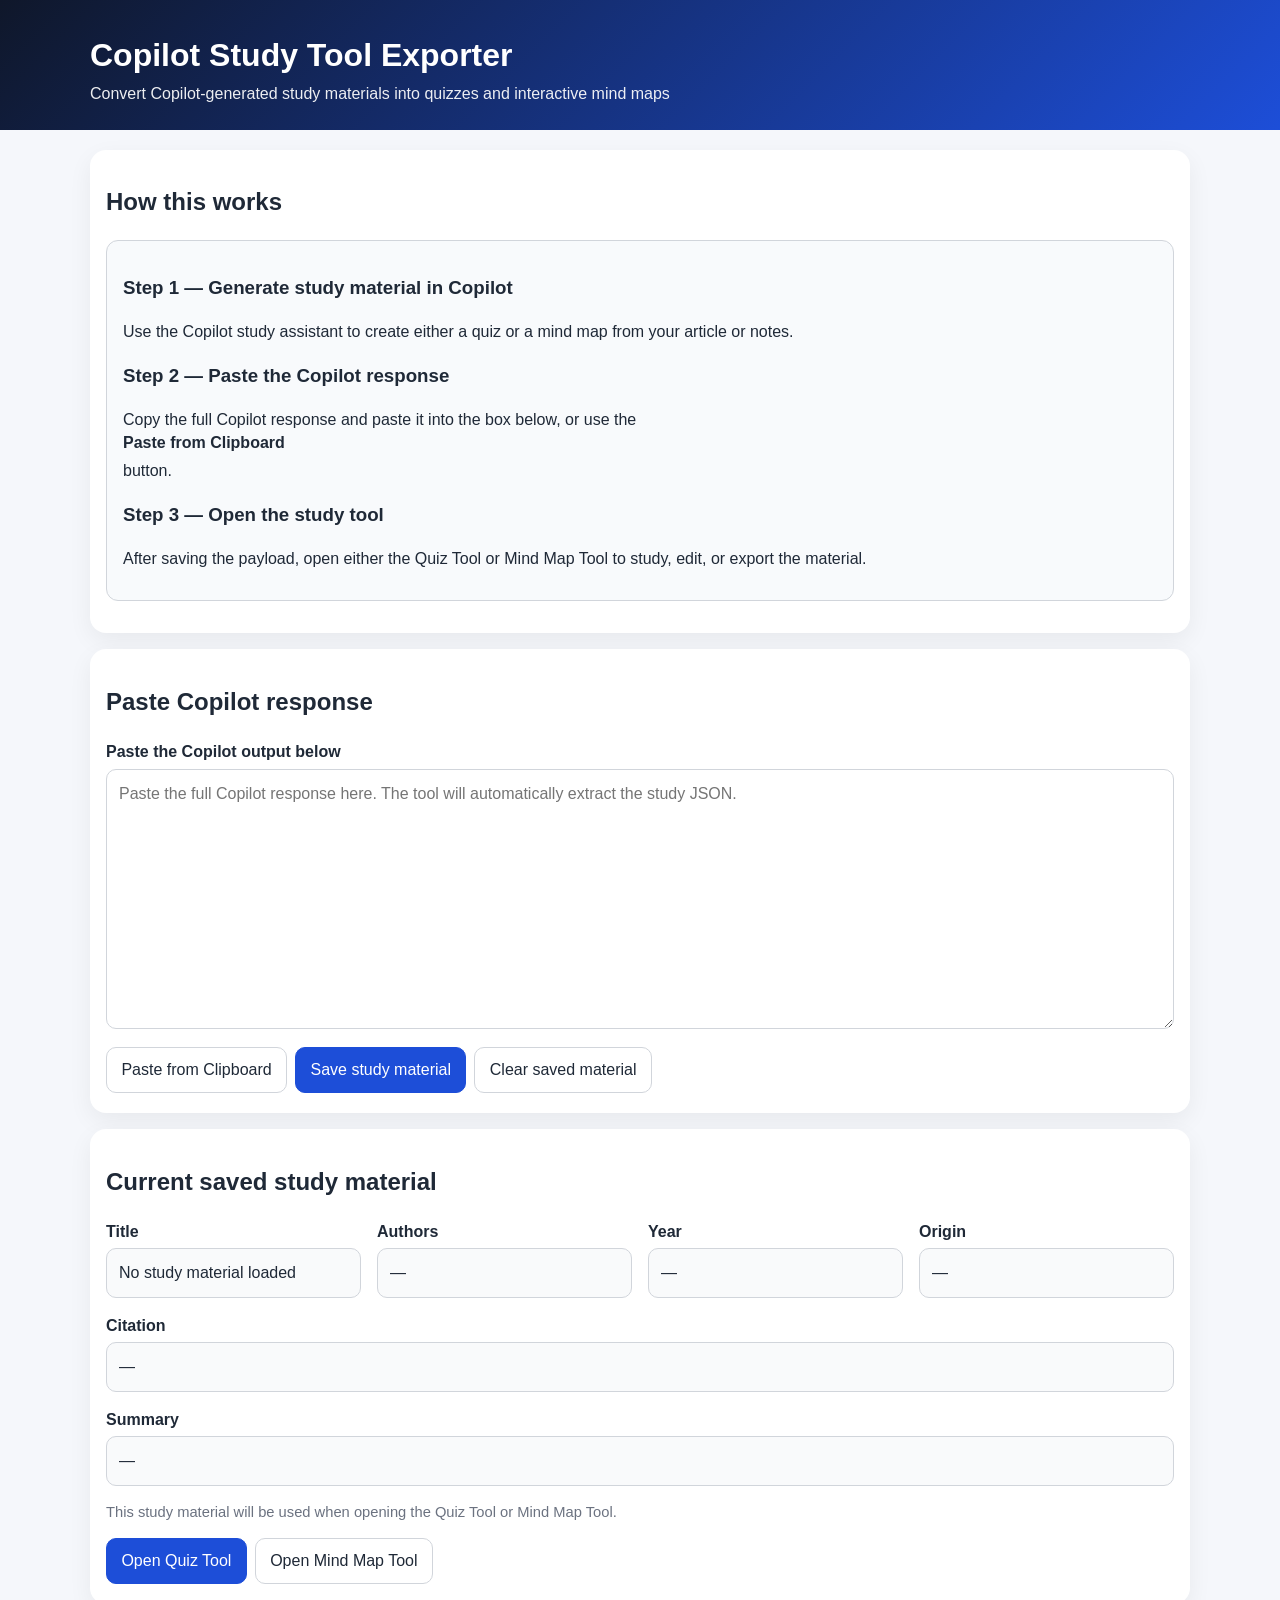
==== commit 026c1a50: "Remove unused HTML elements and buttons" ====
--- a/index.html
+++ b/index.html
@@ -114,86 +114,4 @@
 
   <script src="app.js"></script>
 </body>
-</html>id="payloadInput"
-placeholder="Paste the full Copilot response here. The tool will automatically extract the study JSON."
-></textarea>
-
-<div class="button-row">
-
-<button id="saveBtn" class="primary">Save study material</button>
-
-<button id="clearBtn">Clear saved material</button>
-
-</div>
-
-<div id="statusMessage" class="status"></div>
-
-</section>
-
-
-<section class="panel">
-
-<h2>Current saved study material</h2>
-
-<div class="meta-grid">
-
-<div>
-<div class="meta-label">Title</div>
-<div id="sourceTitle" class="meta-value">No study material loaded</div>
-</div>
-
-<div>
-<div class="meta-label">Authors</div>
-<div id="sourceAuthors" class="meta-value">—</div>
-</div>
-
-<div>
-<div class="meta-label">Year</div>
-<div id="sourceYear" class="meta-value">—</div>
-</div>
-
-<div>
-<div class="meta-label">Origin</div>
-<div id="sourceOrigin" class="meta-value">—</div>
-</div>
-
-</div>
-
-<div class="meta-block">
-
-<div class="meta-label">Citation</div>
-
-<div id="sourceCitation" class="meta-value">—</div>
-
-</div>
-
-<div class="meta-block">
-
-<div class="meta-label">Summary</div>
-
-<div id="sourceSummary" class="meta-value">—</div>
-
-</div>
-
-<p class="small-note">
-
-This study material will be used when opening the Quiz Tool or Mind Map Tool.
-
-</p>
-
-<div class="button-row">
-
-<a href="quiz-tool.html" class="buttonlike primary">Open Quiz Tool</a>
-
-<a href="mindmap-tool.html" class="buttonlike">Open Mind Map Tool</a>
-
-</div>
-
-</section>
-
-</main>
-
-<script src="app.js"></script>
-
-</body>
 </html>
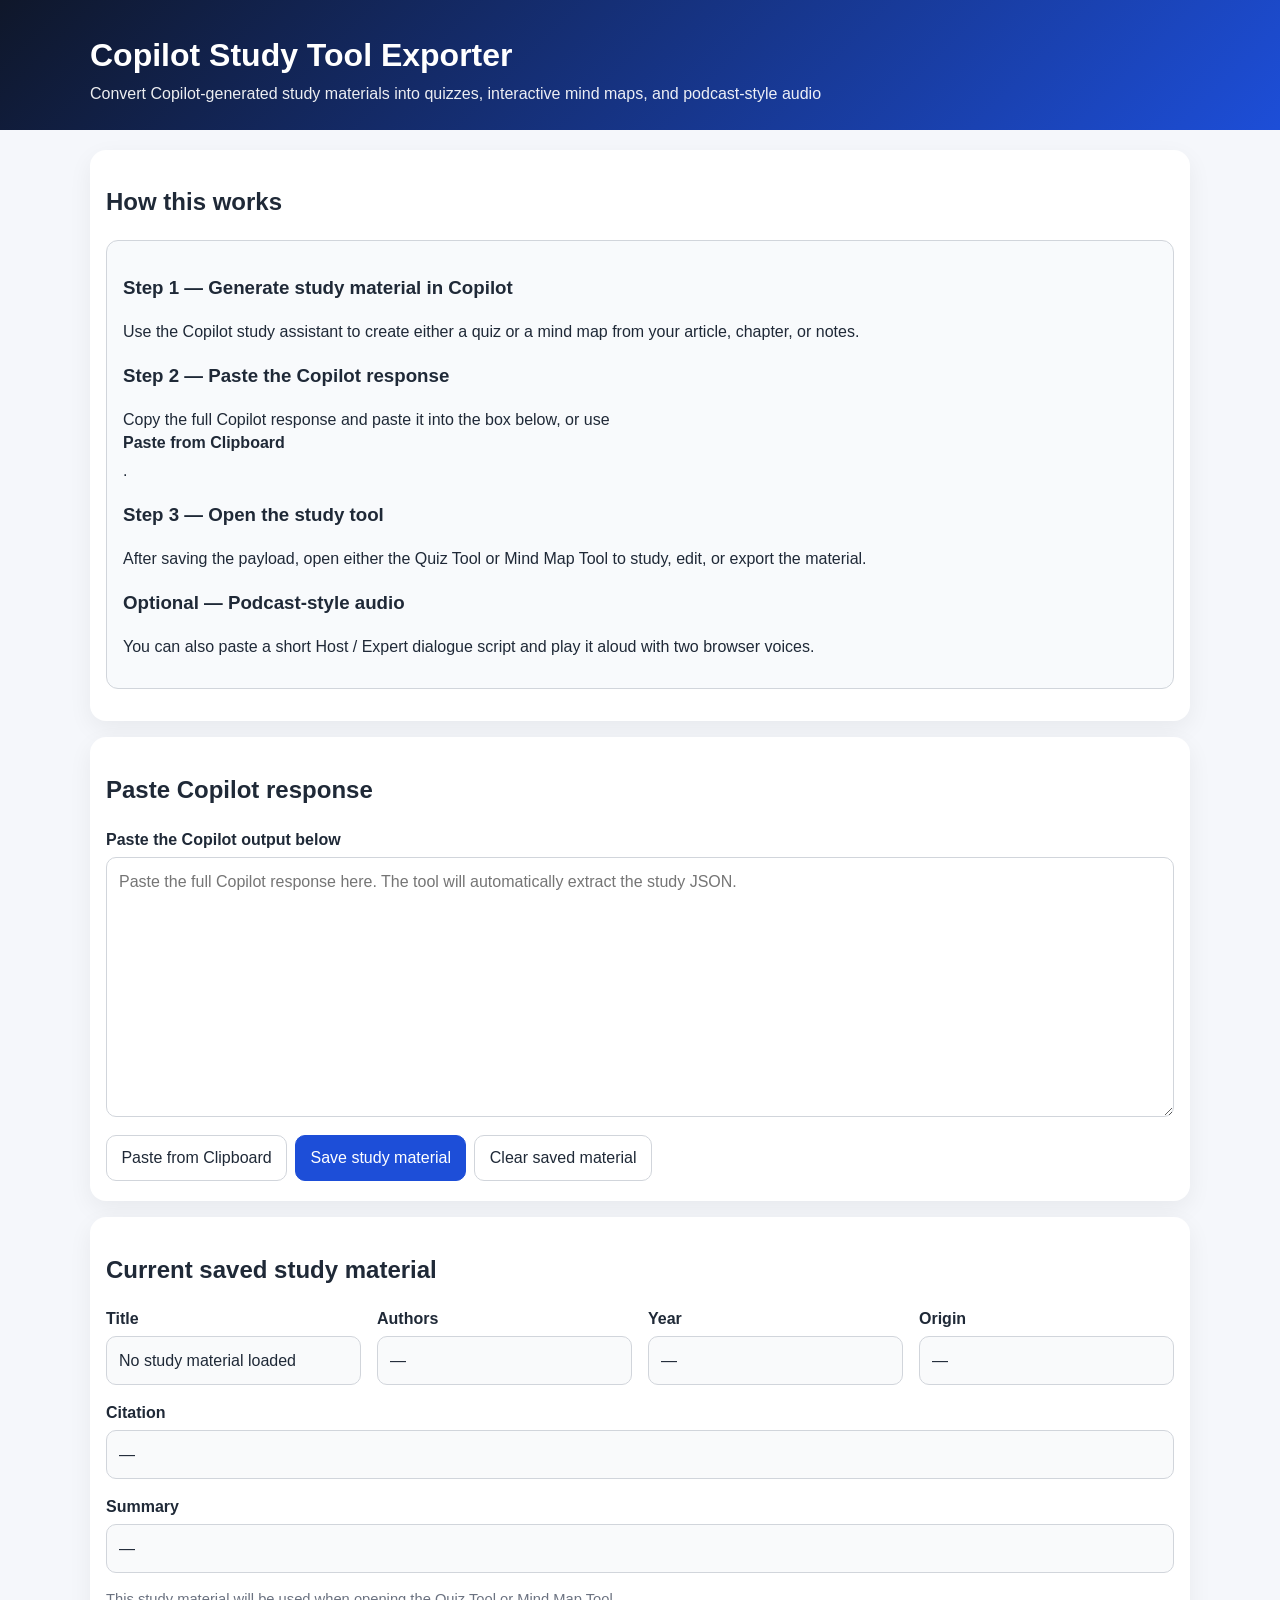
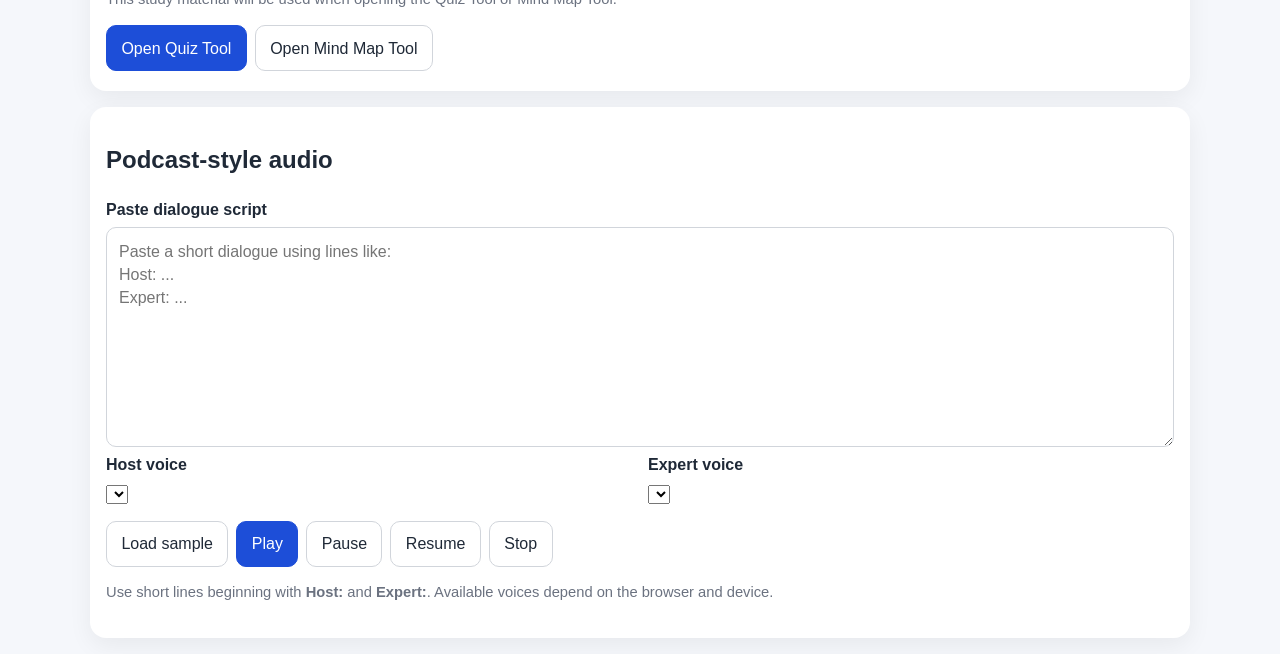
==== commit 6d2394e4: "Enhance index.html with podcast audio features Added podcast-style audio section with dialogue scrip" ====
--- a/index.html
+++ b/index.html
@@ -10,7 +10,7 @@
   <header class="site-header">
     <div class="wrap">
       <h1>Copilot Study Tool Exporter</h1>
-      <p class="subtitle">Convert Copilot-generated study materials into quizzes and interactive mind maps</p>
+      <p class="subtitle">Convert Copilot-generated study materials into quizzes, interactive mind maps, and podcast-style audio</p>
     </div>
   </header>
 
@@ -21,18 +21,23 @@
       <div class="help-box">
         <h3>Step 1 — Generate study material in Copilot</h3>
         <p>
-          Use the Copilot study assistant to create either a quiz or a mind map from your article or notes.
+          Use the Copilot study assistant to create either a quiz or a mind map from your article, chapter, or notes.
         </p>
 
         <h3>Step 2 — Paste the Copilot response</h3>
         <p>
-          Copy the full Copilot response and paste it into the box below, or use the
-          <strong>Paste from Clipboard</strong> button.
+          Copy the full Copilot response and paste it into the box below, or use
+          <strong>Paste from Clipboard</strong>.
         </p>
 
         <h3>Step 3 — Open the study tool</h3>
         <p>
           After saving the payload, open either the Quiz Tool or Mind Map Tool to study, edit, or export the material.
+        </p>
+
+        <h3>Optional — Podcast-style audio</h3>
+        <p>
+          You can also paste a short Host / Expert dialogue script and play it aloud with two browser voices.
         </p>
       </div>
     </section>
@@ -110,6 +115,43 @@
         <a href="mindmap-tool.html" class="buttonlike">Open Mind Map Tool</a>
       </div>
     </section>
+
+    <section class="panel">
+      <h2>Podcast-style audio</h2>
+
+      <label for="podcastScript" class="label">Paste dialogue script</label>
+      <textarea
+        id="podcastScript"
+        placeholder="Paste a short dialogue using lines like:
+Host: ...
+Expert: ..."
+        style="min-height: 220px;"
+      ></textarea>
+
+      <div class="meta-grid">
+        <div>
+          <label for="hostVoiceSelect" class="label">Host voice</label>
+          <select id="hostVoiceSelect"></select>
+        </div>
+        <div>
+          <label for="expertVoiceSelect" class="label">Expert voice</label>
+          <select id="expertVoiceSelect"></select>
+        </div>
+      </div>
+
+      <div class="button-row">
+        <button id="loadSamplePodcastBtn">Load sample</button>
+        <button id="playPodcastBtn" class="primary">Play</button>
+        <button id="pausePodcastBtn">Pause</button>
+        <button id="resumePodcastBtn">Resume</button>
+        <button id="stopPodcastBtn">Stop</button>
+      </div>
+
+      <p class="small-note">
+        Use short lines beginning with <strong>Host:</strong> and <strong>Expert:</strong>.
+        Available voices depend on the browser and device.
+      </p>
+    </section>
   </main>
 
   <script src="app.js"></script>
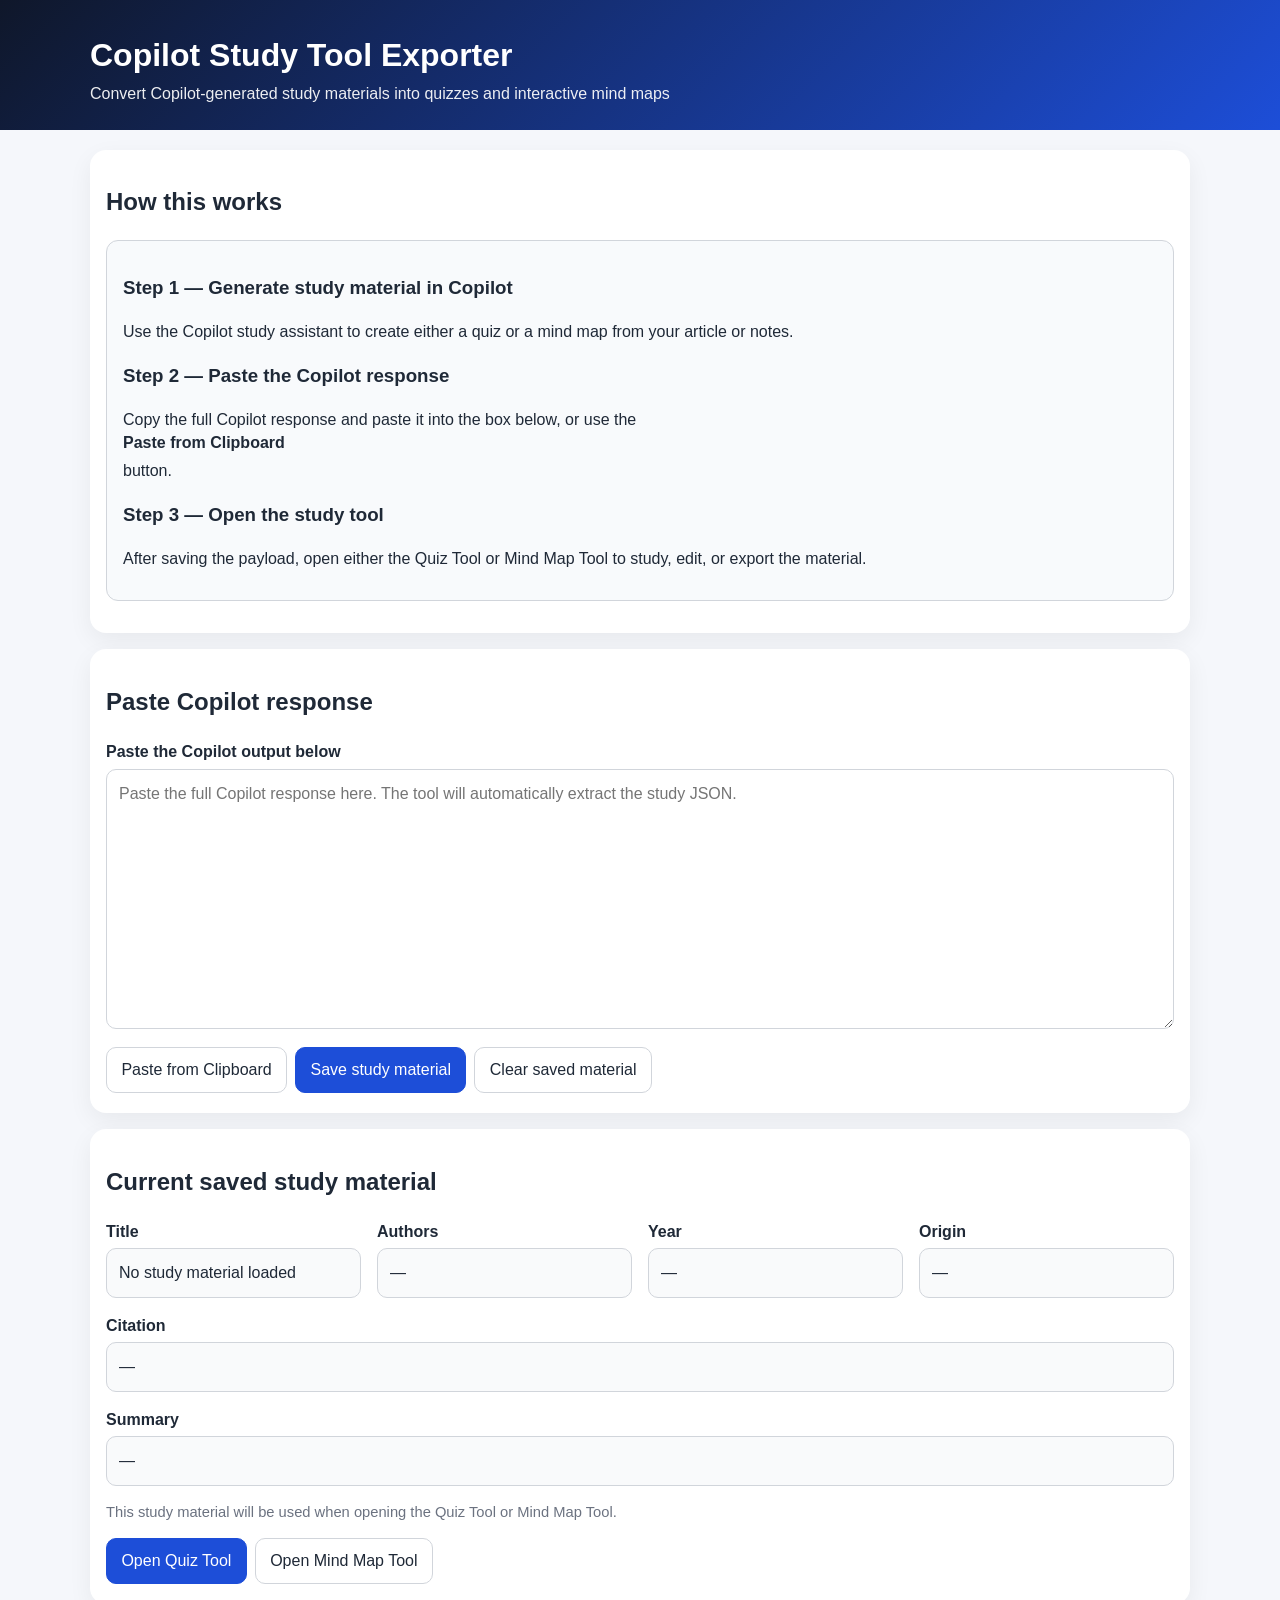
==== commit 6b706308: "Add files via upload" ====
--- a/index.html
+++ b/index.html
@@ -10,7 +10,7 @@
   <header class="site-header">
     <div class="wrap">
       <h1>Copilot Study Tool Exporter</h1>
-      <p class="subtitle">Convert Copilot-generated study materials into quizzes, interactive mind maps, and podcast-style audio</p>
+      <p class="subtitle">Convert Copilot-generated study materials into quizzes and interactive mind maps</p>
     </div>
   </header>
 
@@ -21,23 +21,18 @@
       <div class="help-box">
         <h3>Step 1 — Generate study material in Copilot</h3>
         <p>
-          Use the Copilot study assistant to create either a quiz or a mind map from your article, chapter, or notes.
+          Use the Copilot study assistant to create either a quiz or a mind map from your article or notes.
         </p>
 
         <h3>Step 2 — Paste the Copilot response</h3>
         <p>
-          Copy the full Copilot response and paste it into the box below, or use
-          <strong>Paste from Clipboard</strong>.
+          Copy the full Copilot response and paste it into the box below, or use the
+          <strong>Paste from Clipboard</strong> button.
         </p>
 
         <h3>Step 3 — Open the study tool</h3>
         <p>
           After saving the payload, open either the Quiz Tool or Mind Map Tool to study, edit, or export the material.
-        </p>
-
-        <h3>Optional — Podcast-style audio</h3>
-        <p>
-          You can also paste a short Host / Expert dialogue script and play it aloud with two browser voices.
         </p>
       </div>
     </section>
@@ -115,43 +110,6 @@
         <a href="mindmap-tool.html" class="buttonlike">Open Mind Map Tool</a>
       </div>
     </section>
-
-    <section class="panel">
-      <h2>Podcast-style audio</h2>
-
-      <label for="podcastScript" class="label">Paste dialogue script</label>
-      <textarea
-        id="podcastScript"
-        placeholder="Paste a short dialogue using lines like:
-Host: ...
-Expert: ..."
-        style="min-height: 220px;"
-      ></textarea>
-
-      <div class="meta-grid">
-        <div>
-          <label for="hostVoiceSelect" class="label">Host voice</label>
-          <select id="hostVoiceSelect"></select>
-        </div>
-        <div>
-          <label for="expertVoiceSelect" class="label">Expert voice</label>
-          <select id="expertVoiceSelect"></select>
-        </div>
-      </div>
-
-      <div class="button-row">
-        <button id="loadSamplePodcastBtn">Load sample</button>
-        <button id="playPodcastBtn" class="primary">Play</button>
-        <button id="pausePodcastBtn">Pause</button>
-        <button id="resumePodcastBtn">Resume</button>
-        <button id="stopPodcastBtn">Stop</button>
-      </div>
-
-      <p class="small-note">
-        Use short lines beginning with <strong>Host:</strong> and <strong>Expert:</strong>.
-        Available voices depend on the browser and device.
-      </p>
-    </section>
   </main>
 
   <script src="app.js"></script>
